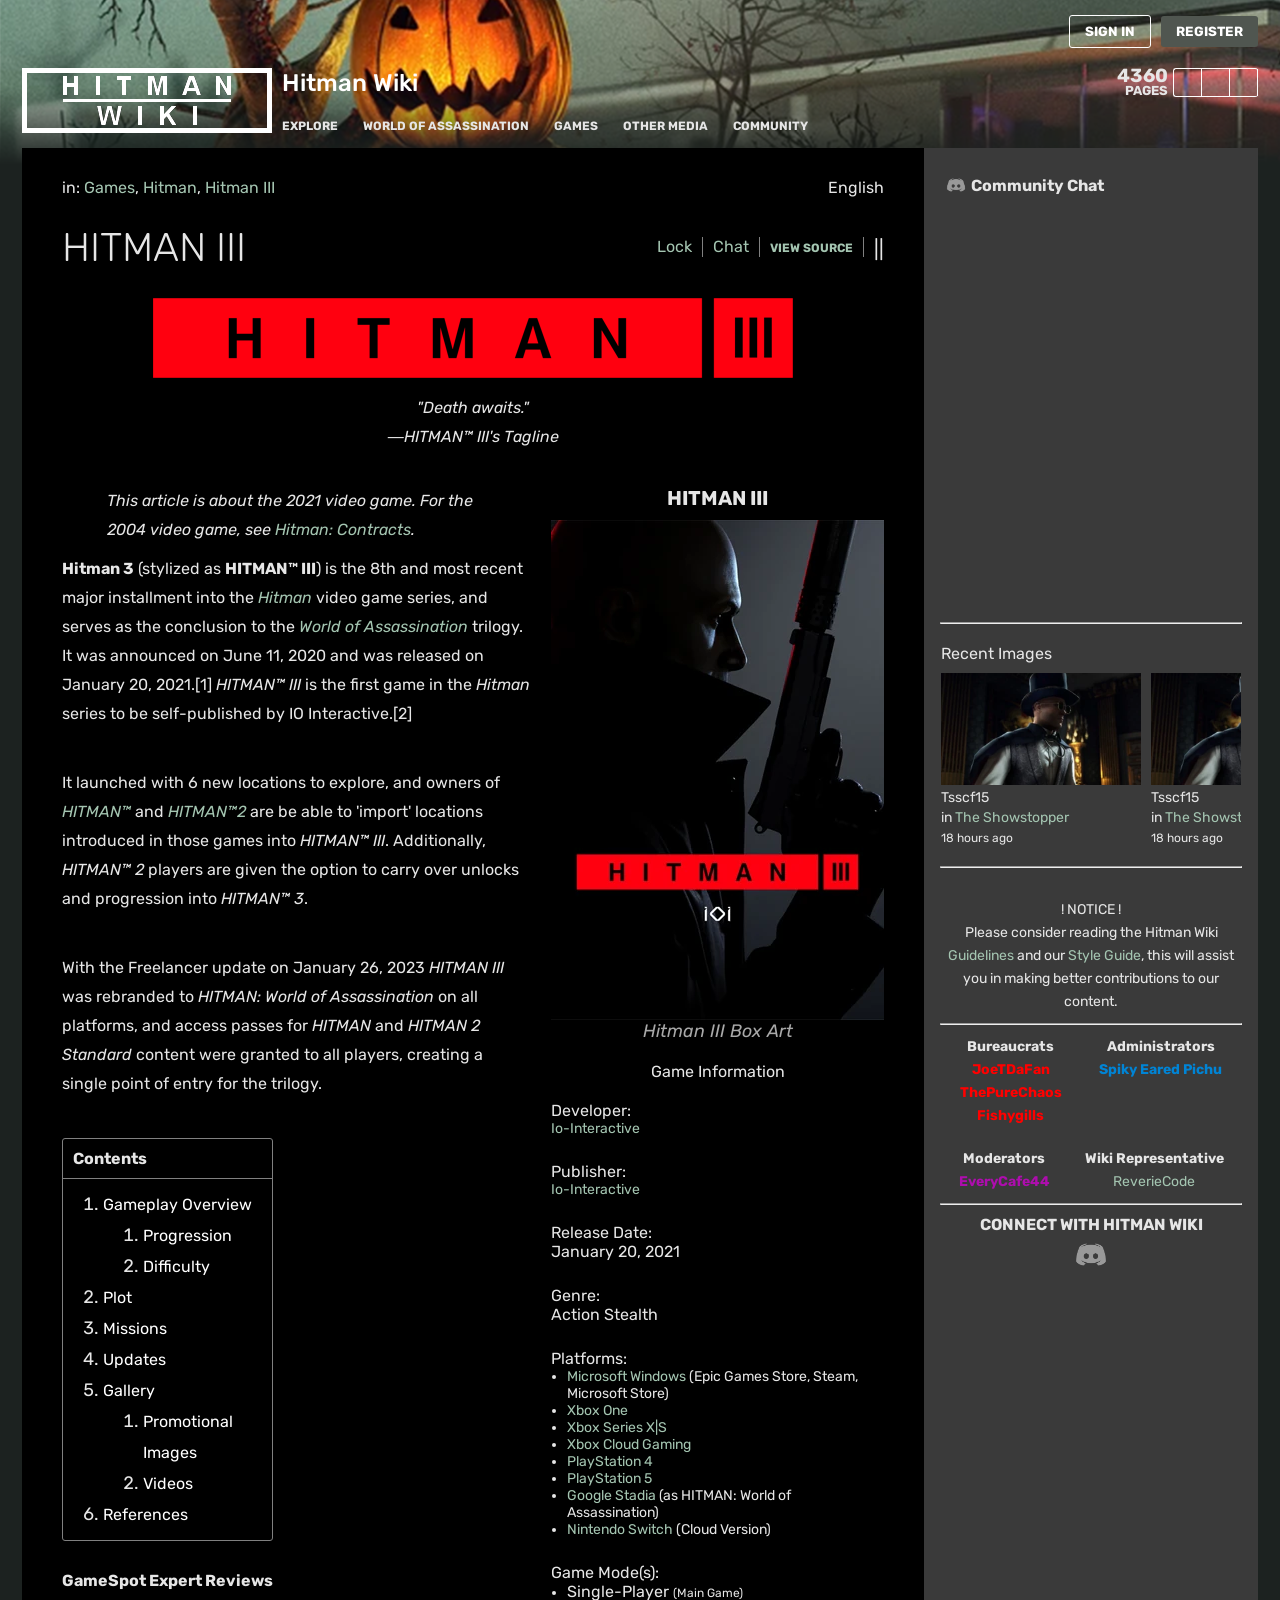
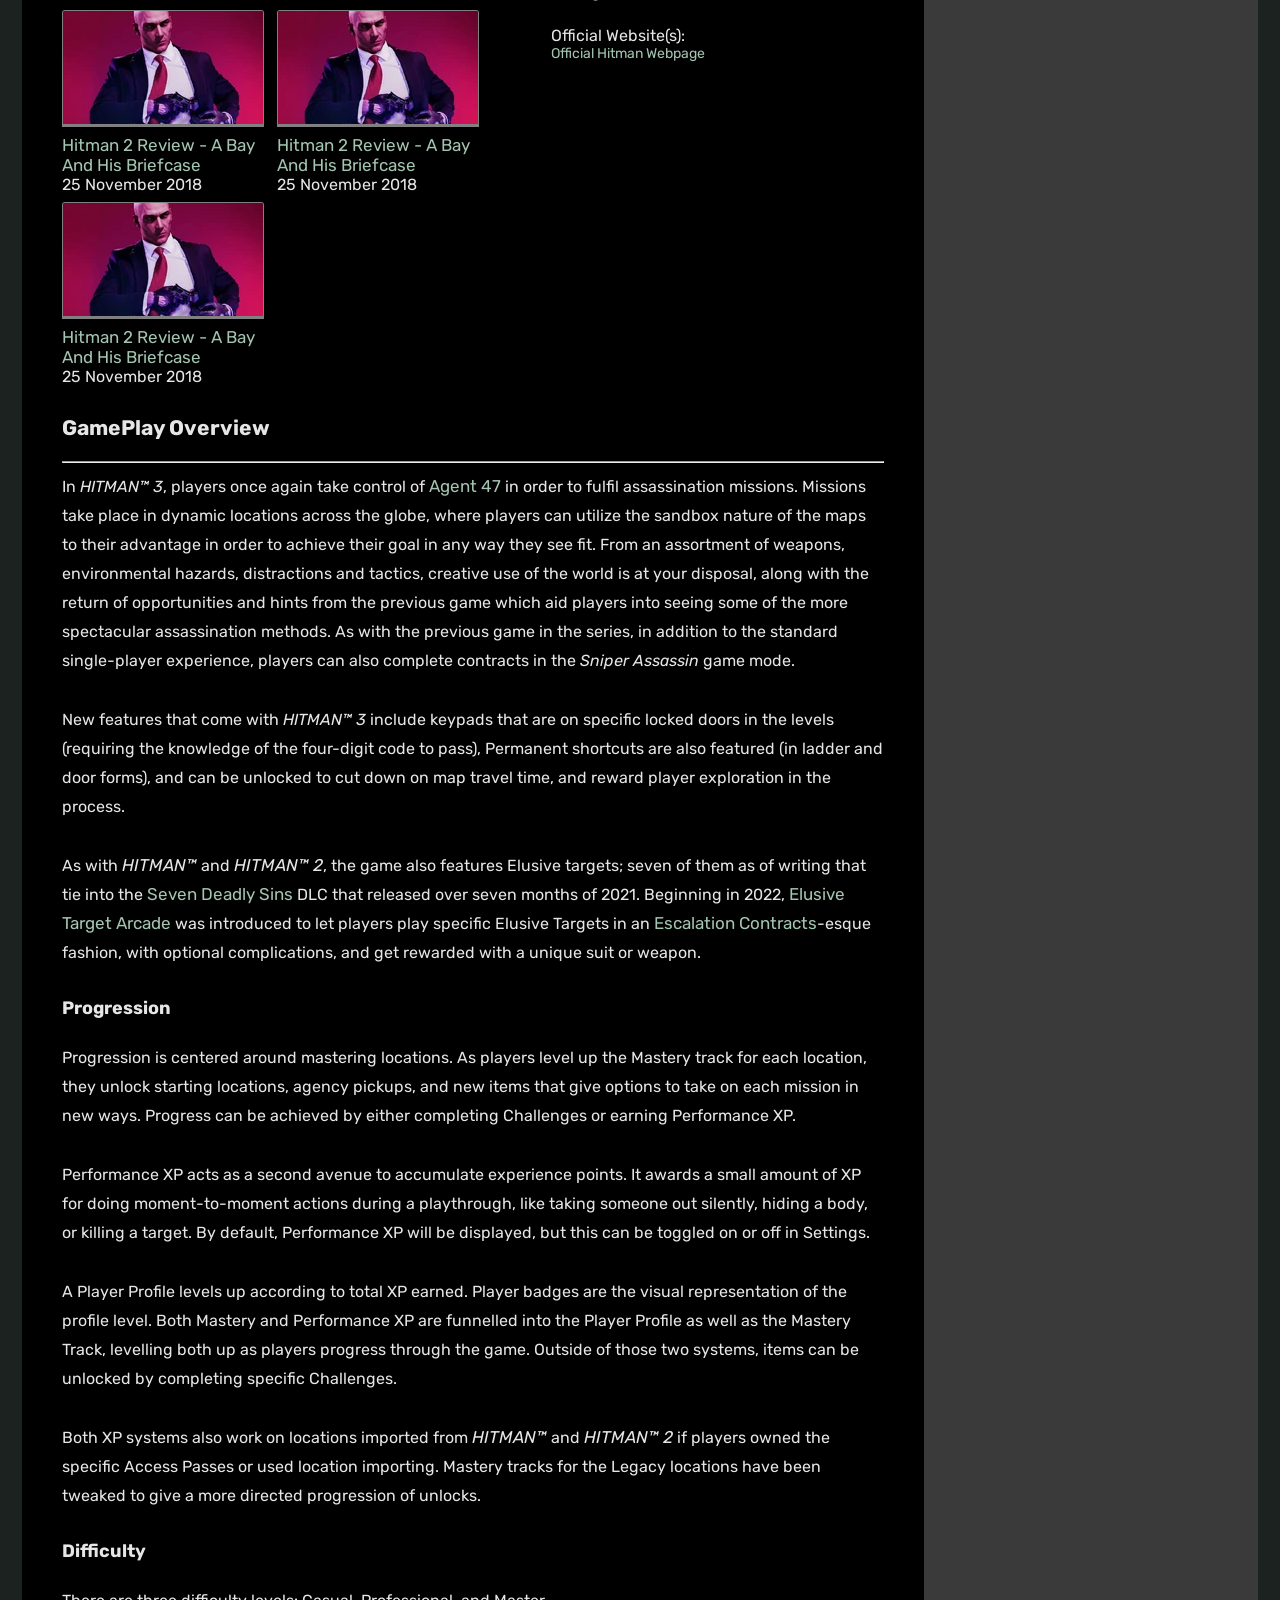
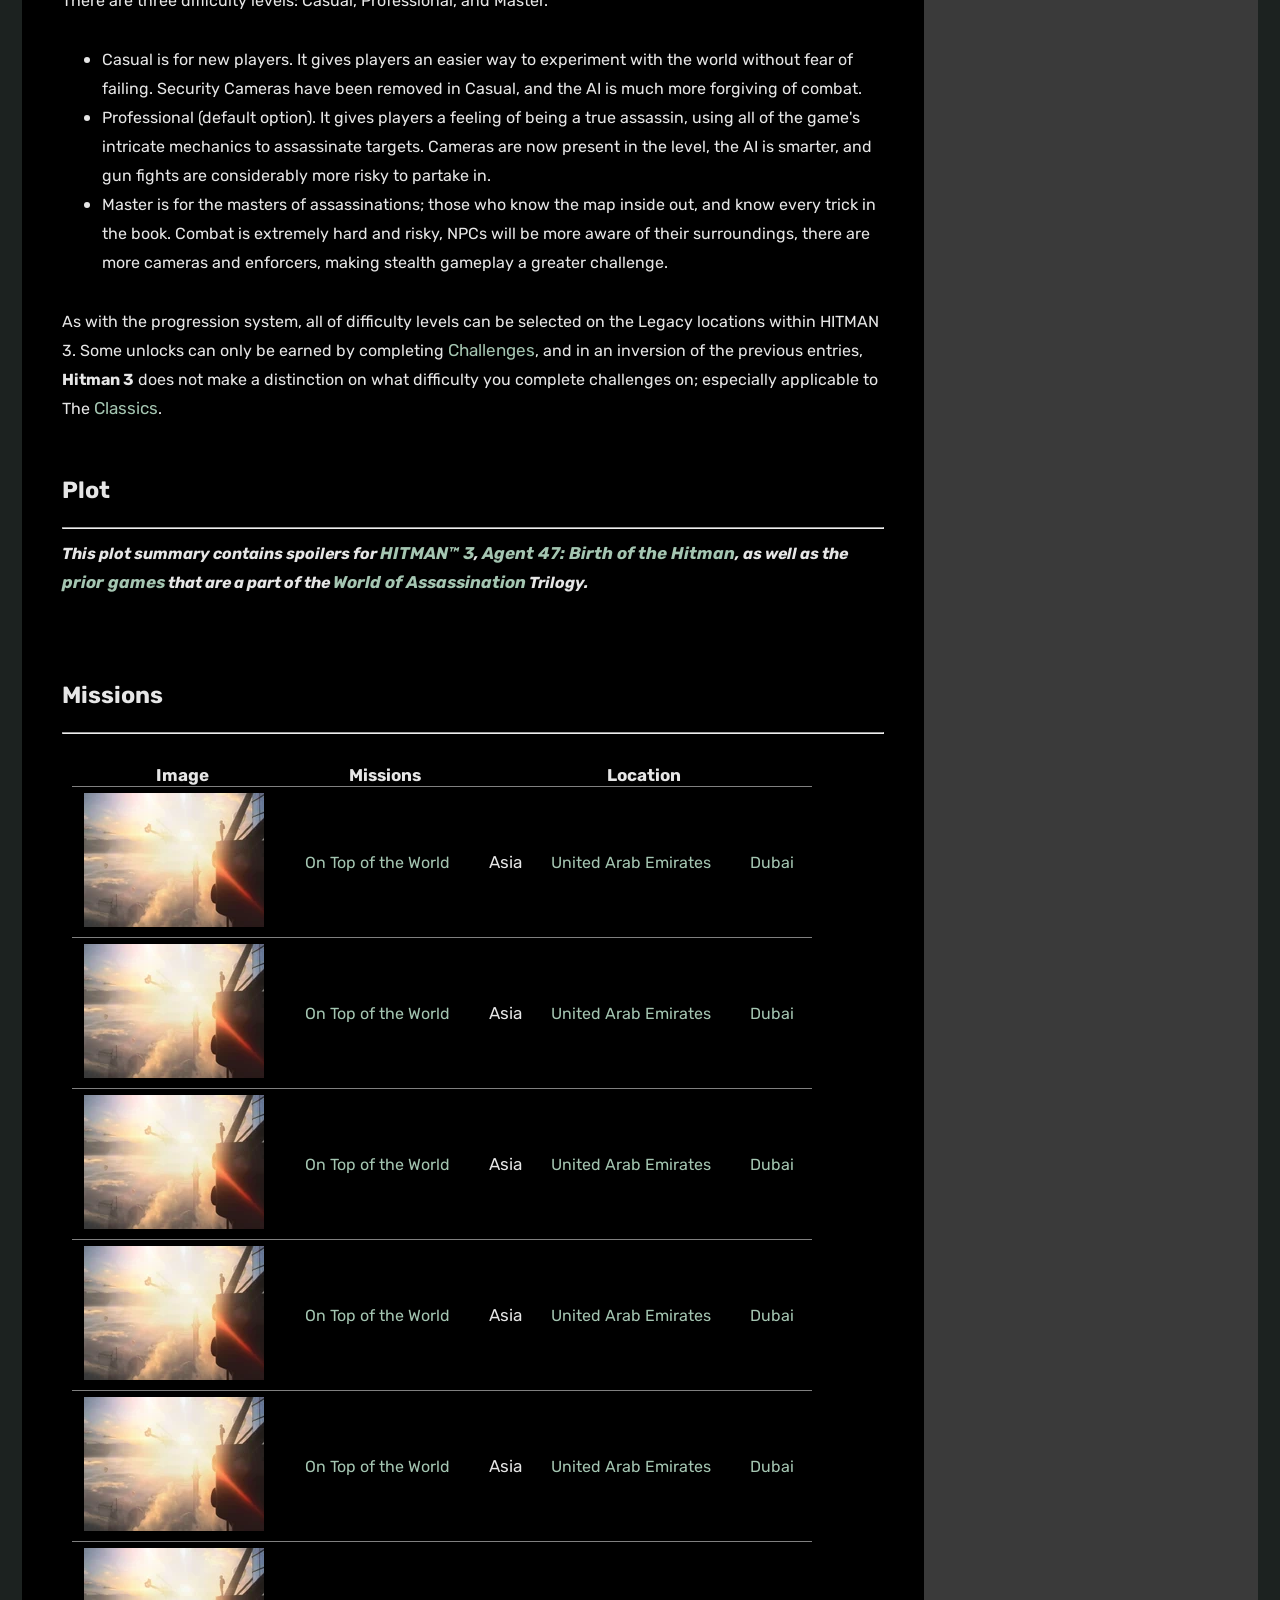
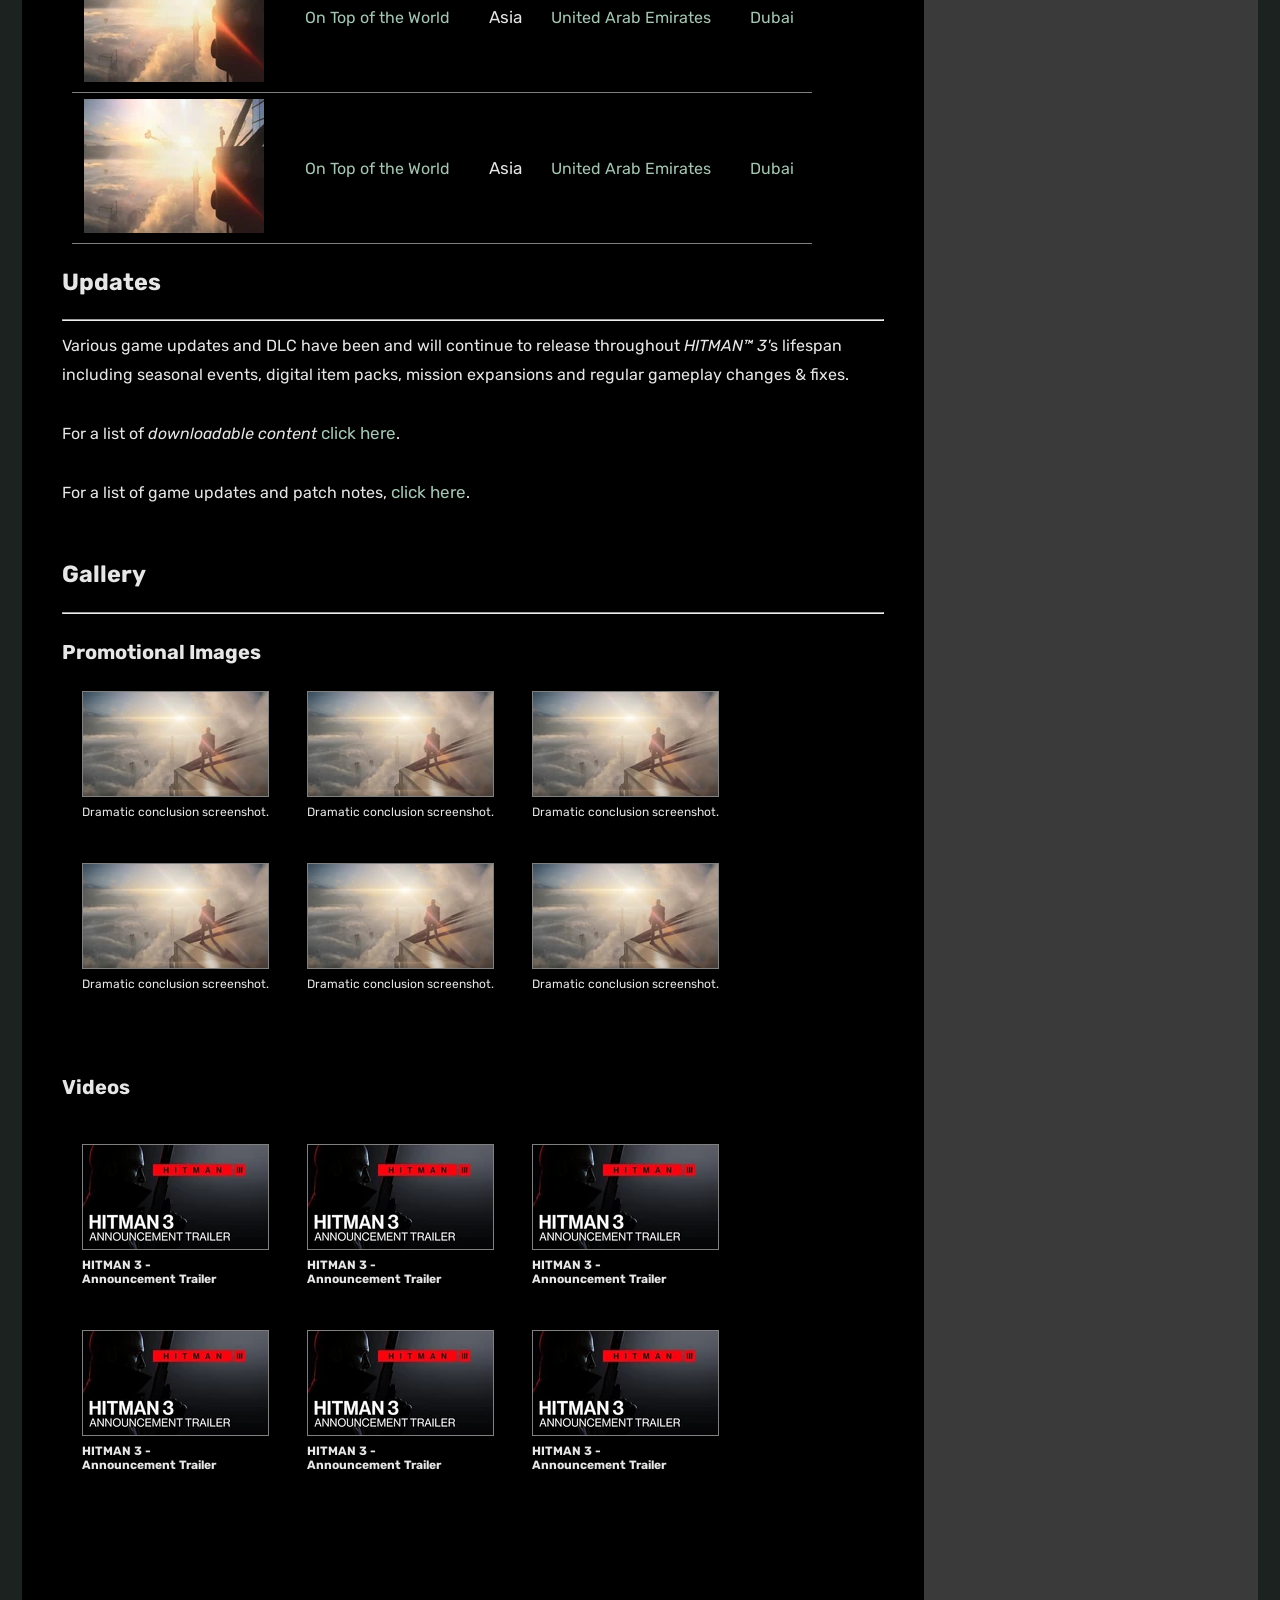
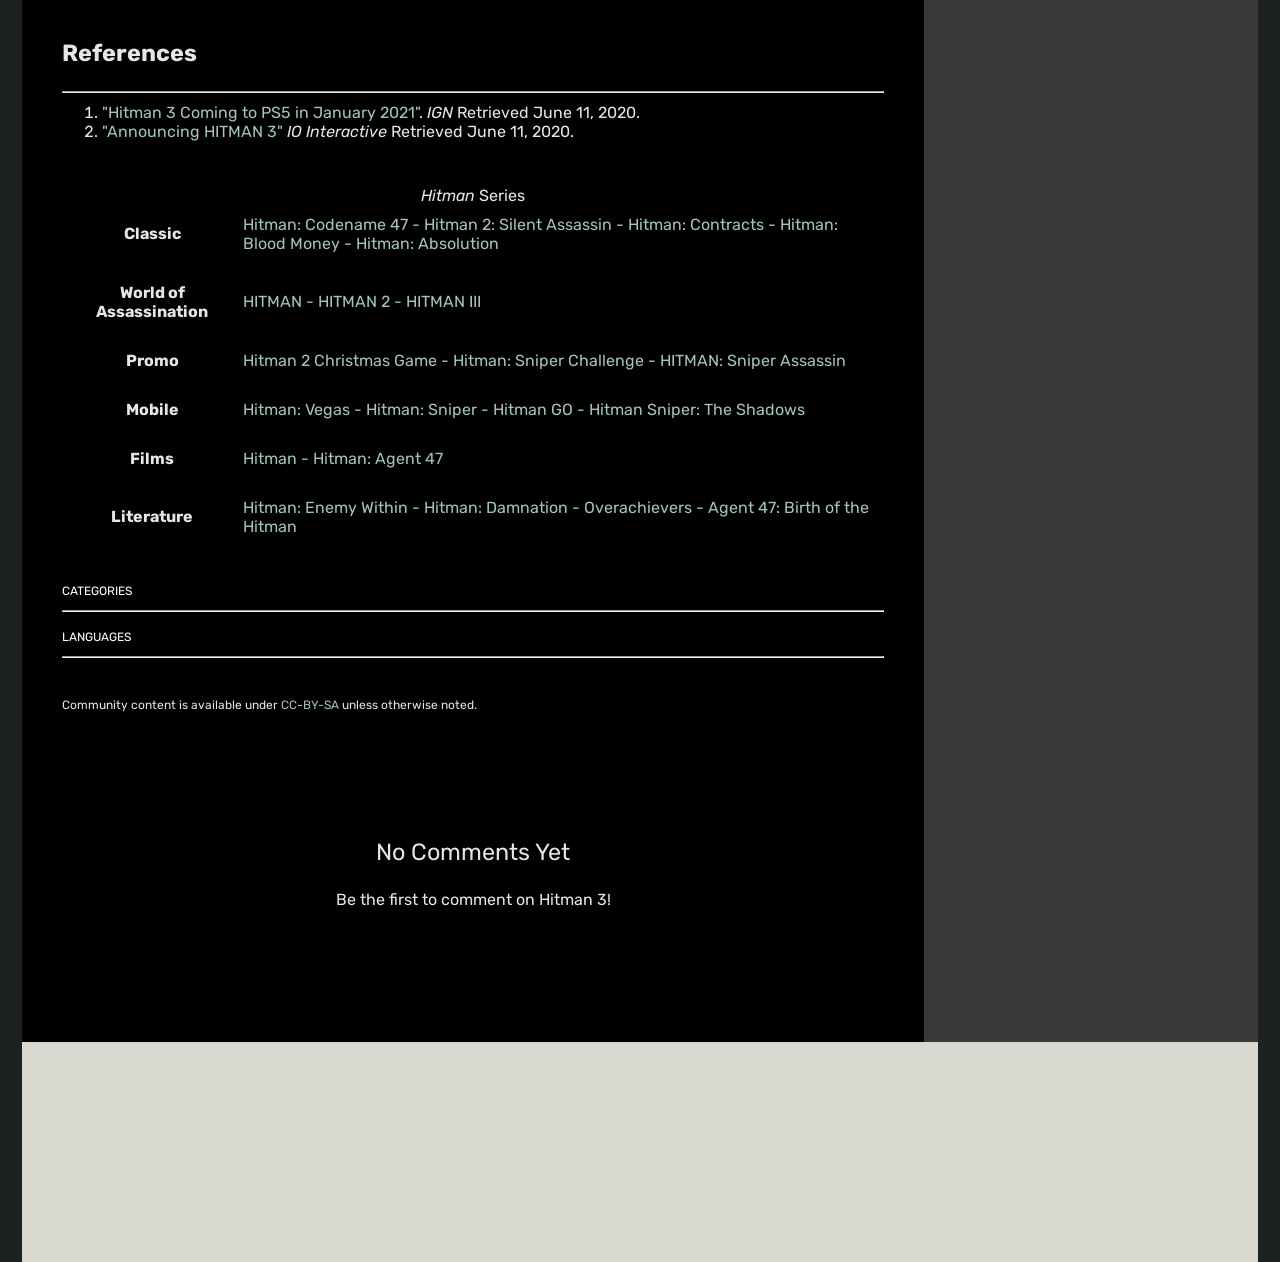
==== semestrovka/static/index.html @ 543b4c47 "init commit / main page, mission page, halfly done admin panel" ====
<!DOCTYPE html>
<html lang="en">
<head>
    <meta charset="UTF-8">
    <title>HITMAN III Wiki</title>
    <link rel="preconnect" href="https://fonts.googleapis.com">
    <link rel="preconnect" href="https://fonts.gstatic.com" crossorigin>
    <link href="https://fonts.googleapis.com/css2?family=Rubik:ital,wght@0,300;0,400;0,500;0,600;0,700;0,800;0,900;1,300;1,400;1,500;1,600;1,700;1,800;1,900&display=swap" rel="stylesheet">
    <link rel="stylesheet" href="./styles/main.css">
</head>
<body>
    <div class="root">
        <div class="header" >
            <div class="header--top">
                <div class="header--top--buttons">
                    <button onclick="location.href = '/login.html'" class="sign_in">SIGN IN</button>
                    <button onclick="location.href = '/registration.html'" class="register">REGISTER</button>
                </div>
            </div>
            <div class="header--bottom d-flex flex-row">
                <img src="./assets/hitman_whitelogo.webp"  alt="hitman_wiki"/>
                <div class="header--bottom--hyperlinks d-flex flex-column">
                    <div class="header--bottom--hyperlinks--top d-flex flex-row">
                        <a href="#" class="header--bottom--hyperlinks--top--self"
                        style="font-size: 24px; font-weight: 500; margin-left: 10px;">Hitman Wiki</a>
                        <div class="header--bottom--hyperlinks--top--buttons d-flex flex-row">
                            <div class="header--bottom--hyperlinks--top--buttons--page-counter d-flex flex-column"
                            style="line-height: 13px; margin-right: 5px; align-items: end;">
                                <span class="page-counter__value" style="font-size: 19px; line-height: 16px; font-weight: bold;">4360</span>
                                <span class="page-counter__label" style="font-size: 13px; margin-bottom: 0; font-weight: bold;">PAGES</span>

                            </div>
                            <div class="header--bottom-hyperlinks--top--buttons--cells d-flex flex-row">
                                <div class="hyperlinks--cells--cell"></div>
                                <div class="hyperlinks--cells--cell"></div>
                                <div class="hyperlinks--cells--cell"></div>
                            </div>
                        </div>
                    </div>
                    <div class="header--bottom--hyperlinks--bottom d-flex flex-row">
                        <div class="hyperlinks--explore">EXPLORE</div>
                        <div class="hyperlinks--wOfA">WORLD OF ASSASSINATION</div>
                        <div class="hyperlinks--games">GAMES</div>
                        <div class="hyperlinks--other">OTHER MEDIA</div>
                        <div class="hyperlinks--community">COMMUNITY</div>
                    </div>
                </div>
            </div>
        </div>
        <div class="content" style="margin-top: 15px">
            <div class="content-master d-flex flex-row">
                <div class="content-left d-flex flex-column" style="padding: 30px 40px 30px 40px">
                    <div class="main">
                        <div class="main--first-line d-flex flex-row">
                            <div class="main--first-line--left d-flex flex-row">
                                <p>
                                    in: 
                                    <a href="#" class="a-green">Games</a>,
                                    <a href="#" class="a-green">Hitman</a>, 
                                    <a href="#" class="a-green">Hitman III</a>
                                </p>
                            </div>
                            <div class="main--first-line--right">
                                <div class="main--first-line--right--lang">
                                    <p>English</p>
                                </div>
                            </div>
                        </div>
                        <div class="main--header">
                            <div class="main--header--top d-flex flex-row">
                                <h1>HITMAN III</h1>
                                <div class="main--header--top--hyperlinks d-flex flex-row">
                                    <div class="main--header--top--hyperlink"><p><a class="a-green">Lock</a></p></div>
                                    <div class="main--header--top--hyperlink"><p><a class="a-green">Chat</a></p></div>
                                    <div class="main--header--top--hyperlink"><p><a class="a-green" style="font-size: 12px; font-weight: bold;">VIEW SOURCE</a></p></div>
                                    <div class="main--header--top--dots">||</div>
                                </div>
                            </div>
                            <div class="main--header--bottom d-flex flex-column" style="align-items: center;">
                                <img src="./assets/hitman_logo.webp" alt="hitman_logo" style="width: fit-content"/>
                                <div class="main--header--bottom--hint d-flex flex-column"
                                     style="align-items: center; margin-top: 20px; font-style: italic">
                                    <p class="main--header--bottom--hint--top" style="margin-bottom: 10px">"Death awaits."</p>
                                    <p class="main--header--bottom--hint--bottom">―HITMAN™ III's Tagline</p>
                                </div>
                            </div>
                        </div>
                        <div class="main--info d-flex flex-row" style="margin-top: 40px">
                            <div class="main--info--left">
                                <div class="main--info--left--top paragraph"
                                     style="margin-left: 45px; margin-right: 45px; margin-bottom: 10px; box-sizing: border-box; font-size: 20px; font-style: italic;">
                                    <p>This article is about the 2021 video game. For the 2004 video game, see <span><a href="#" class="a-green">Hitman: Contracts</a></span>.</p>
                                </div>
                                <div class="main--info--left--top--paragraphs">
                                    <div class="main--info--left--paragraph">
                                        <span style="font-weight: bold; font-style: normal">Hitman 3</span>
                                        (stylized as <span style="font-weight: bold; font-style: normal">HITMAN™ III</span>) is the
                                        8th and most recent major installment into
                                        the <span><a href="#" class="a-green">Hitman</a></span> video game series, and serves as
                                        the conclusion to the <span><a href="#" class="a-green">World of Assassination</a></span>
                                        trilogy. It was announced on June 11, 2020
                                        and was released on January 20, 2021.[1] <span>HITMAN™
                                III</span> is the first game in the <span>Hitman</span> series to be
                                        self-published by IO Interactive.[2]
                                    </div>
                                    <div class="main--info--left--paragraph">
                                        It launched with 6 new locations to
                                        explore, and owners of <span><a href="#" class="a-green">HITMAN™</a></span>
                                        and <span><a href="#" class="a-green">HITMAN™2</a></span>
                                        are be able to 'import' locations
                                        introduced in those games into <span>HITMAN™ III</span>.
                                        Additionally, <span>HITMAN™ 2</span> players are given
                                        the option to carry over unlocks and progression into <span>HITMAN™ 3</span>.
                                    </div>
                                    <div class="main--info--left--paragraph">
                                        With the Freelancer update on January 26,
                                        2023 <span>HITMAN III</span> was rebranded to <span>HITMAN: World of Assassination</span>
                                        on all platforms,
                                        and access passes for <span>HITMAN</span> and <span>HITMAN 2 Standard</span>
                                        content were granted to all players,
                                        creating a single point of entry for the trilogy.
                                    </div>
                                </div>
                                <div class="main--info--left--list">
                                    <div class="main--info--left--list--header">
                                        <p>Contents</p>
                                    </div>
                                    <div class="main--info--left--list--content">
                                        <ol>
                                            <li><a href="#">Gameplay Overview</a>
                                                <ol>
                                                    <li><a href="#">Progression</a></li>
                                                    <li><a href="#">Difficulty</a></li>
                                                </ol>
                                            </li>
                                            <li><a href="#">Plot</a></li>
                                            <li><a href="#">Missions</a></li>
                                            <li><a href="#">Updates</a></li>
                                            <li><a href="#">Gallery</a>
                                                <ol>
                                                    <li><a href="#">Promotional Images</a></li>
                                                    <li><a href="#">Videos</a></li>
                                                </ol>
                                            </li>
                                            <li><a href="#">References</a></li>
                                        </ol>
                                    </div>
                                </div>
                                <div class="main--info--left--gamespot">
                                    <p style="font-weight: bold; margin-bottom: 20px;">GameSpot Expert Reviews</p>
                                    <div class="main--info--left--gamesport--cards">
                                        <div class="gamespot--card">
                                            <img src="./assets/hitman_card_first.webp" alt="Picture" />
                                            <p class="gamespot--card--title">
                                                <a class="a-green">Hitman 2 Review - A Bay And His Briefcase</a>
                                            </p>
                                            <p class="gamespot--card--date">25 November 2018</p>
                                        </div>
                                        <div class="gamespot--card">
                                            <img src="./assets/hitman_card_first.webp" alt="Picture" />
                                            <p class="gamespot--card--title">
                                                <a class="a-green">Hitman 2 Review - A Bay And His Briefcase</a>
                                            </p>
                                            <p class="gamespot--card--date">25 November 2018</p>
                                        </div>
                                        <div class="gamespot--card">
                                            <img src="./assets/hitman_card_first.webp" alt="Picture" />
                                            <p class="gamespot--card--title">
                                                <a class="a-green">Hitman 2 Review - A Bay And His Briefcase</a>
                                            </p>
                                            <p class="gamespot--card--date">25 November 2018</p>
                                        </div>
                                    </div>
                                </div>
                            </div>
                            <div class="main--info--right d-flex flex-column" style="align-items: center;">
                                <div class="main--info--right--top" style="font-weight: bold; margin-bottom: 10px;">
                                    HITMAN III
                                </div>
                                <img src="./assets/hitman_main_pic.webp">
                                <p style="color: darkgrey; font-style: italic; font-size: 18px; margin-bottom: 20px;">Hitman III Box Art</p>
                                <p style="margin-bottom: 20px">Game Information</p>
                                <div class="main--info--right--game-info">
                                    <div>
                                        <p>Developer:</p>
                                        <a class="a-green">Io-Interactive</a>
                                    </div>
                                    <div>
                                        <p>Publisher:</p>
                                        <a class="a-green">Io-Interactive</a>
                                    </div>
                                    <div>
                                        <p>Release Date:</p>
                                        <p>January 20, 2021</p>
                                    </div>
                                    <div>
                                        <p>Genre:</p>
                                        <p>Action Stealth</p>
                                    </div>
                                    <div>
                                        <p>Platforms:</p>
                                        <ul>
                                            <li><a>Microsoft Windows</a> (Epic Games Store, Steam, Microsoft Store)</span></li>
                                            <li><a>Xbox One</a></li>
                                            <li><a>Xbox Series X|S</a></li>
                                            <li><a>Xbox Cloud Gaming</a></li>
                                            <li><a>PlayStation 4</a></li>
                                            <li><a>PlayStation 5</a></li>
                                            <li><a>Google Stadia</a><span> (as HITMAN: World of Assassination)</span></li>
                                            <li><a>Nintendo Switch</a><span> (Cloud Version)</span></li>
                                        </ul>
                                    </div>
                                    <div>
                                        <p>Game Mode(s):</p>
                                        <ul><li><p>Single-Player <span style="font-size: 12px;">(Main Game)</span></p></li></ul>
                                    </div>
                                    <div>
                                        <p>Official Website(s):</p>
                                        <a class="a-green">Official Hitman Webpage</a>
                                    </div>
                                </div>
                            </div>
                        </div>
                    </div>
                    <div class="overview">
                        <h3>GamePlay Overview</h3>
                        <hr>
                        <p class="paragraph">In <i>HITMAN™ 3</i>, players once again take control of
                            <a class="a-green">Agent 47</a> in order to fulfil assassination missions. Missions take place in
                            dynamic locations across the globe, where players can utilize the sandbox
                            nature of the maps to their advantage in order to achieve their goal in any
                            way they see fit. From an assortment of weapons, environmental hazards,
                            distractions and tactics, creative use of the world is at your disposal,
                            along with the return of opportunities and hints from the previous game
                            which aid players into seeing some of the more spectacular assassination
                            methods. As with the previous game in the series, in addition to the standard
                            single-player experience, players can also complete contracts in the <i>Sniper Assassin</i> game mode.</p>
                        <p class="paragraph">New features that come with <i>HITMAN™ 3</i> include
                            keypads that are on specific locked doors in the levels (requiring the
                            knowledge of the four-digit code to pass), Permanent shortcuts are also
                            featured (in ladder and door forms), and can be unlocked to cut down on
                            map travel time, and reward player exploration in the process.</p>
                        <p class="paragraph">As with <a href="#"><i>HITMAN™</i></a> and
                            <a href="#"><i>HITMAN™ 2</i></a>, the game also
                            features Elusive targets; seven of them as of writing that tie into the
                            <a class="a-green">Seven Deadly Sins</a> DLC that released over seven months of 2021. Beginning
                            in 2022, <a class="a-green">Elusive Target Arcade</a> was introduced to let players play specific
                            Elusive Targets in an <a class="a-green">Escalation Contracts</a>-esque fashion, with optional
                            complications, and get rewarded with a unique suit or weapon.</p>
                        <h4>Progression</h4>
                        <p class="paragraph">Progression is centered around mastering locations.
                            As players level up the Mastery track for each location, they unlock starting
                            locations, agency pickups, and new items that give options to take on each
                            mission in new ways. Progress can be achieved by either completing Challenges
                            or earning Performance XP.</p>
                        <p class="paragraph">Performance XP acts as a second avenue to accumulate
                            experience points. It awards a small amount of XP for doing moment-to-moment
                            actions during a playthrough, like taking someone out silently, hiding a body,
                            or killing a target. By default, Performance XP will be displayed, but this
                            can be toggled on or off in Settings.</p>
                        <p class="paragraph">A Player Profile levels up according to total XP earned.
                            Player badges are the visual representation of the profile level. Both Mastery and
                            Performance XP are funnelled into the Player Profile as well as the Mastery Track,
                            levelling both up as players progress through the game. Outside of those two systems,
                            items can be unlocked by completing specific Challenges.</p>
                        <p class="paragraph">Both XP systems also work on locations imported from <a class="a-green"><i>HITMAN™</i></a>
                            and <a class="a-green"><i>HITMAN™ 2</i></a> if players owned the specific Access Passes or used location importing.
                            Mastery tracks for the Legacy locations have been tweaked to give a more directed
                            progression of unlocks.</p>
                        <h4>Difficulty</h4>
                        <p class="paragraph">There are three difficulty levels: Casual, Professional, and Master.</p>
                        <ul>
                            <li><p class="paragraph" style="margin: 0">Casual is for new players. It gives players an easier way to
                                experiment with the world without fear of failing. Security
                                Cameras have been removed in Casual, and the AI is much more
                                forgiving of combat.</p></li>
                            <li><p class="paragraph" style="margin: 0">Professional (default option). It gives players a feeling
                                of being a true assassin, using all of the game's intricate
                                mechanics to assassinate targets. Cameras are now present in
                                the level, the AI is smarter, and gun fights are considerably
                                more risky to partake in.</p></li>
                            <li><p class="paragraph">Master is for the masters of assassinations; those who know
                                the map inside out, and know every trick in the book. Combat
                                is extremely hard and risky, NPCs will be more aware of their
                                surroundings, there are more cameras and enforcers, making
                                stealth gameplay a greater challenge.</p></li>
                        </ul>
                        <p class="paragraph">As with the progression system, all of difficulty
                            levels can be selected on the Legacy locations within HITMAN 3. Some unlocks
                            can only be earned by completing <a href="#" class="a-green">Challenges</a>, and in an inversion of the
                            previous entries, <b>Hitman 3</b> does not make a distinction on what difficulty
                            you complete challenges on; especially applicable to The <a href="#" class="a-green">Classics</a>.</p>
                    </div>
                    <div class="plot" style="margin-bottom: 30px;">
                        <h3 style="font-weight: bold;">Plot</h3>
                        <hr>
                        <p class="paragraph" style="font-weight: bold"><i>This plot summary contains spoilers for <a href="#" class="a-green">HITMAN™ 3</a>,
                            <a href="#" class="a-green">Agent 47: Birth of the Hitman</a>, as well as the <a href="#" class="a-green">prior games</a> that are a part of
                            the <a href="#" class="a-green">World of Assassination</a> Trilogy.</i></p>
                    </div>
                    <div class="missions">
                        <h3 style="font-weight: bold;">Missions</h3>
                        <hr style="margin-bottom: 30px;">
                        <table class="missions--table" style="margin-left: 10px; margin-right: 100px;">
                            <thead style="border-bottom: 1px solid grey;">
                            <tr>
                                <th colspan="1">Image</th>
                                <th colspan="1">Missions</th>
                                <th colspan="3">Location</th>
                            </tr>
                            </thead>
                            <tbody>
                            <tr>
                                <td><img src="./assets/dubai.webp"></td>
                                <td><a href="Mission/MissionPage/1" class="a-green">On Top of the World</a></td>
                                <td>Asia</td>
                                <td><a href="#" class="a-green">United Arab Emirates</a></td>
                                <td><a href="#" class="a-green">Dubai</a></td>
                            </tr>
                            <tr>
                                <td><img src="./assets/dubai.webp"></td>
                                <td><a href="#" class="a-green">On Top of the World</a></td>
                                <td>Asia</td>
                                <td><a href="#" class="a-green">United Arab Emirates</a></td>
                                <td><a href="#" class="a-green">Dubai</a></td>
                            </tr>
                            <tr>
                                <td><img src="./assets/dubai.webp"></td>
                                <td><a href="#" class="a-green">On Top of the World</a></td>
                                <td>Asia</td>
                                <td><a href="#" class="a-green">United Arab Emirates</a></td>
                                <td><a href="#" class="a-green">Dubai</a></td>
                            </tr>
                            <tr>
                                <td><img src="./assets/dubai.webp"></td>
                                <td><a href="#" class="a-green">On Top of the World</a></td>
                                <td>Asia</td>
                                <td><a href="#" class="a-green">United Arab Emirates</a></td>
                                <td><a href="#" class="a-green">Dubai</a></td>
                            </tr>
                            <tr>
                                <td><img src="./assets/dubai.webp"></td>
                                <td><a href="#" class="a-green">On Top of the World</a></td>
                                <td>Asia</td>
                                <td><a href="#" class="a-green">United Arab Emirates</a></td>
                                <td><a href="#" class="a-green">Dubai</a></td>
                            </tr>
                            <tr>
                                <td><img src="./assets/dubai.webp"></td>
                                <td><a href="#" class="a-green">On Top of the World</a></td>
                                <td>Asia</td>
                                <td><a href="#" class="a-green">United Arab Emirates</a></td>
                                <td><a href="#" class="a-green">Dubai</a></td>
                            </tr>
                            <tr>
                                <td><img src="./assets/dubai.webp"></td>
                                <td><a href="#" class="a-green">On Top of the World</a></td>
                                <td>Asia</td>
                                <td><a href="#" class="a-green">United Arab Emirates</a></td>
                                <td><a href="#" class="a-green">Dubai</a></td>
                            </tr>
                            </tbody>
                        </table>
                    </div>
                    <div class="updates">
                        <h3>Updates</h3>
                        <hr>
                        <p class="paragraph">Various game updates and DLC have been and
                            will continue to release throughout <i>HITMAN™ 3'</i>s lifespan
                            including seasonal events, digital item packs, mission
                            expansions and regular gameplay changes & fixes.</p>
                        <p class="paragraph">For a list of <i>downloadable content</i> <a class="a-green">click here</a>.</p>
                        <p class="paragraph">For a list of game updates and patch notes, <a class="a-green">click here</a>.</p>
                    </div>
                    <div class="gallery">
                        <h3>Gallery</h3>
                        <hr>
                        <h4>Promotional Images</h4>
                        <div class="gallery--promotional"
                             style="width: 90%; display: flex; flex-wrap: wrap; margin-left: 20px; margin-bottom: 40px;">
                            <div class="screenshot--card">
                                <img src="./assets/screenshot_1.webp" alt="Picture" />
                                <p>Dramatic conclusion screenshot.</p>
                            </div>
                            <div class="screenshot--card">
                                <img src="./assets/screenshot_1.webp" alt="Picture" />
                                <p>Dramatic conclusion screenshot.</p>
                            </div>
                            <div class="screenshot--card">
                                <img src="./assets/screenshot_1.webp" alt="Picture" />
                                <p>Dramatic conclusion screenshot.</p>
                            </div>
                            <div class="screenshot--card">
                                <img src="./assets/screenshot_1.webp" alt="Picture" />
                                <p>Dramatic conclusion screenshot.</p>
                            </div>
                            <div class="screenshot--card">
                                <img src="./assets/screenshot_1.webp" alt="Picture" />
                                <p>Dramatic conclusion screenshot.</p>
                            </div>
                            <div class="screenshot--card">
                                <img src="./assets/screenshot_1.webp" alt="Picture" />
                                <p>Dramatic conclusion screenshot.</p>
                            </div>
                        </div>
                        <h4 style="margin-bottom: 45px;">Videos</h4>
                        <div class="gallery--videos"
                             style="width: 90%; display: flex; flex-wrap: wrap; margin-left: 20px; margin-bottom: 100px;">
                            <div class="videos--card">
                                <img src="./assets/video_1.webp" alt="Picture" />
                                <p>HITMAN 3 - Announcement Trailer</p>
                            </div>
                            <div class="videos--card">
                                <img src="./assets/video_1.webp" alt="Picture" />
                                <p>HITMAN 3 - Announcement Trailer</p>
                            </div>
                            <div class="videos--card">
                                <img src="./assets/video_1.webp" alt="Picture" />
                                <p>HITMAN 3 - Announcement Trailer</p>
                            </div>
                            <div class="videos--card">
                                <img src="./assets/video_1.webp" alt="Picture" />
                                <p>HITMAN 3 - Announcement Trailer</p>
                            </div>
                            <div class="videos--card">
                                <img src="./assets/video_1.webp" alt="Picture" />
                                <p>HITMAN 3 - Announcement Trailer</p>
                            </div>
                            <div class="videos--card">
                                <img src="./assets/video_1.webp" alt="Picture" />
                                <p>HITMAN 3 - Announcement Trailer</p>
                            </div>
                        </div>
                    </div>
                    <div class="references">
                        <h3>References</h3>
                        <hr>
                        <ol style="margin-bottom: 45px;">
                            <li><a href="#" class="a-green">"Hitman 3 Coming to PS5 in January 2021"</a>. <i>IGN</i> Retrieved June 11, 2020.</li>
                            <li><a href="#" class="a-green">"Announcing HITMAN 3"</a> <i>IO Interactive</i> Retrieved June 11, 2020.</li>
                        </ol>
                        <div class="references--series d-flex flex-column">
                            <p style="margin-bottom: 10px;"><i>Hitman</i> Series</p>
                            <div class="references--series--content">
                                <div class="series--content--line d-flex flex-row">
                                    <p class="series--content--line--left">Classic</p>
                                    <p class="series--content--line--right"><a href="#" class="a-green">Hitman: Codename 47 - Hitman 2: Silent Assassin - Hitman: Contracts - Hitman: Blood Money - Hitman: Absolution</a></p>
                                </div>
                                <div class="series--content--line d-flex flex-row">
                                    <p class="series--content--line--left">World of Assassination</p>
                                    <p class="series--content--line--right"><a href="#" class="a-green">HITMAN - HITMAN 2 - HITMAN III</a></p>
                                </div>
                                <div class="series--content--line d-flex flex-row">
                                    <p class="series--content--line--left">Promo</p>
                                    <p class="series--content--line--right"><a href="#" class="a-green">Hitman 2 Christmas Game - Hitman: Sniper Challenge - HITMAN: Sniper Assassin</a></p>
                                </div>
                                <div class="series--content--line d-flex flex-row">
                                    <p class="series--content--line--left">Mobile</p>
                                    <p class="series--content--line--right"><a href="#" class="a-green">Hitman: Vegas - Hitman: Sniper - Hitman GO - Hitman Sniper: The Shadows</a></p>
                                </div>
                                <div class="series--content--line d-flex flex-row">
                                    <p class="series--content--line--left">Films</p>
                                    <p class="series--content--line--right"><a href="#" class="a-green">Hitman - Hitman: Agent 47</a></p>
                                </div>
                                <div class="series--content--line d-flex flex-row">
                                    <p class="series--content--line--left">Literature</p>
                                    <p class="series--content--line--right"><a href="#" class="a-green">Hitman: Enemy Within - Hitman: Damnation - Overachievers - Agent 47: Birth of the Hitman</a></p>
                                </div>
                            </div>
                        </div>
                    </div>
                    <div class="other" style="margin-top: 10px;">
                        <a href="#" class="other--categories">CATEGORIES</a>
                        <hr>
                        <a href="#" class="other--languages">LANGUAGES</a>
                        <hr style="margin-bottom: 40px;">
                        <p style="font-size: 12px;">Community content is available under
                            <a href="#" class="a-green" style="font-size: 12px;">CC-BY-SA</a> unless otherwise noted.</p>
                        <div class="other--comments">
                            <h3 style="font-weight: normal">No Comments Yet</h3>
                            <p>Be the first to comment on Hitman 3!</p>
                        </div>
                    </div>
                </div>
                <div class="content-right d-flex flex-column">
                    <div class="content-right--discord" style="margin-top: 25px;">
                        <div class="content-right--discord--title d-flex flex-row" style="align-items: center; margin-bottom: 15px;">
                            <img src="./assets/discord_logo_2.png" width="30px" style="align-self: start">
                            <p style="font-size: 16px;"><b>Community Chat</b></p>
                        </div>
                        <div class="content-right--discord-widget d-flex flex-column" style="align-items: center">
                            <iframe src="https://discord.com/widget?id=600313076721647616&theme=dark" width="300"
                                    height="400" allowtransparency="true" frameborder="0" sandbox="allow-popups
                            allow-popups-to-escape-sandbox allow-same-origin allow-scripts"></iframe>
                        </div>
                    </div>
                    <hr>
                    <div class="content-right--images" style="width: 90%">
                        <p style="margin-top: 10px; margin-bottom: 10px;">Recent Images</p>
                        <div class="content-right--images--scroller d-flex flex-row">
                            <div class="scroller--image">
                                <img src="./assets/scroller_1.webp" alt="Picture" />
                                <p class="scroller--image-normal">Tsscf15</p>
                                <p class="scroller--image-normal">in <a class="a-green">The Showstopper</a></p>
                                <p class="scroller--image-small">18 hours ago</p>
                            </div>
                            <div class="scroller--image">
                                <img src="./assets/scroller_1.webp" alt="Picture" />
                                <p class="scroller--image-normal">Tsscf15</p>
                                <p class="scroller--image-normal">in <a class="a-green">The Showstopper</a></p>
                                <p class="scroller--image-small">18 hours ago</p>
                            </div>
                        </div>
                    </div>
                    <hr>
                    <div class="content-right--notice" style="margin-top: 20px;">
                        <p>! NOTICE !</p>
                        <p>Please consider reading the Hitman Wiki
                            <a class="a-green">Guidelines</a> and our <a class="a-green">Style Guide</a>, this will assist you in 
                            making better contributions to our content. </p>
                    </div>
                    <hr>
                    <div class="content-right--notice--staff d-flex flex-column" style="width: 90%;">
                        <div class="content-right--notice--top d-flex flex-row" style="justify-content: space-around; margin-bottom: 20px;">
                            <div class="content-right--notice--bureaucrats d-flex flex-column">
                                <p class="notice--staff--header">Bureaucrats</p>
                                <p><a>JoeTDaFan</a></p>
                                <p><a>ThePureChaos</a></p>
                                <p><a>Fishygills</a></p>
                            </div>
                            <div class="content-right--notice--administrators d-flex flex-column">
                                <p class="notice--staff--header">Administrators</p>
                                <p><a>Spiky Eared Pichu</a></p>
                            </div>
                        </div>
                        <div class="content-right--notice--bottom d-flex flex-row" style="justify-content: space-around">
                            <div class="content-right--notice--moderators d-flex flex-column">
                                <p class="notice--staff--header">Moderators</p>
                                <p><a>EveryCafe44</a></p>
                            </div>
                            <div class="content--right--notice--wikireps d-flex flex-column">
                                <p class="notice--staff--header">Wiki Representative</p>
                                <p><a>ReverieCode</a></p>
                            </div>
                        </div>
                    </div>
                    <hr>
                    <div class="content-right--connect d-flex flex-column" style="align-items: center;">
                        <p style="font-weight: bold;">CONNECT WITH HITMAN WIKI</p>
                        <img src="./assets/discord_logo_2.png" alt="discord" style="width: 50px;"/>
                    </div>
                </div>
            </div>
            <div class="white-box" style="width: 100%; height: 220px; background-color: #d9d9d1;">

            </div>
        </div>
    </div>
</body>
</html>

<script>
    $(document).ready(function() {
        $(".content-right").css("height", $(".content-left").height());
    });
</script>
---- semestrovka/static/styles/main.css ----
* {
    font-family: "Rubik", sans-serif;
    color: #e6e6e6;
}

a {
    font-family: "Rubik", sans-serif;
    font-size: 16px;
    color: white;
}

h1 {
    font-weight: lighter;
}

p {
    font-size: 16px;
    margin: 0;
    padding: 0;
}

ol, ul {
    margin: 0;
}

.a-green {
    color: #a4c5b1;
}

a:link, a:visited {
    text-decoration: none;
}

.d-flex {
    display: flex;
}

.flex-row {
    flex-direction: row;
}

.flex-column {
    flex-direction: column;
}

.m-0 {
    margin: 0;
}



body {
    background-image: url("../assets/background-ps.png");
    background-color: #1c2220;
    background-repeat: no-repeat;
    background-attachment: fixed;
    font-size: 20px;
    color: white;
    margin: 0;
}

.root {
    width: 1236px;
    display: block;
    margin-left: auto;
    margin-right: auto;
}

.header {
    width: 100%;
}

.header--top {
    display: flex;
    justify-content: end;
}

.header--top--buttons {
    margin-top: 15px;
    margin-bottom: 20px;
}

.header--top--buttons > button {
    box-sizing: border-box;
    padding: 8px 15px;
    border-radius: 3px;
    color: white;
    font-weight: bold;
}

.sign_in {
    background: transparent;
    border: 1px solid white;
}

.register {
    background-color: #505650;
    border: none;
    margin-left: 5px;
}


.header--bottom--hyperlinks {
    width: 100%;
    justify-content: space-between;
}

.header--bottom--hyperlinks--top {
    justify-content: space-between;
    align-items: center;
}

.header--bottom-hyperlinks--top--buttons--cells {
    border-top: 1px solid white;
    border-bottom: 1px solid white;
    border-left: 1px solid white;
    border-radius: 3px;
}

.hyperlinks--cells--cell {
    width: 27px;
    height: 27px;
    border-right: 1px solid white;
}

.header--bottom--hyperlinks--bottom {
}

.header--bottom--hyperlinks--bottom > div {
    font-size: 12px;
    font-weight: bold;
    margin: 0 15px 0 10px;
}

.content-master {
    justify-content: space-between;
}

.content-left {
    width: 73%;
    box-sizing: border-box;
    background-color: black;
}

.content-right {
    width: 27%;
    box-sizing: border-box;
    align-items: center;
    background-color: #3a3a3a
}

.main--first-line {
    justify-content: space-between;
}

.main--header--top {
    justify-content: space-between;
}

.main--header--top {
    align-items: center;
}

.main--header--top--hyperlinks {
    height: 20px;
}

.main--header--top--hyperlink {
    border-right: 1px solid grey;
    padding: 0 10px 0 10px;
}

.main--header--top--dots {
    padding-left: 10px;
}

.main--info--left {
    margin-right: 20px;
}

.main--info--left--paragraph {
    font-size: 16px;
    margin-bottom: 40px;
    line-height: 29px;
}

.main--info--left--paragraph > span {
    font-style: italic;
}

.main--info--left--list {
    width: 45%;
    box-sizing: border-box;
    border: 1px solid grey;
    border-radius: 3px;
    font-size: 18px;
}

.main--info--left--list--header {
    padding: 10px 10px 10px 10px;
    font-weight: bold;
    border-bottom: 1px solid grey;
}

.main--info--left--list--content {
    padding: 10px 0 10px 0;
    line-height: 30px;
}

.main--info--right {

}

.main--info--right--game-info {
    width: 100%;
    font-size: 14px;
}

.main--info--right--game-info a {
    font-size: 14px;
    color: #a4c5b1;
}

.main--info--right--game-info ul {
    box-sizing: border-box;
    padding-left: 16px;
}

.main--info--right--game-info > p {
    margin-bottom: 5px;
}

.main--info--right--game-info > div {
    margin-bottom: 25px;
}

.main--info--left--gamespot {
    margin-top: 30px;
}

.main--info--left--gamesport--cards {
    display: flex;
    flex-wrap: wrap;
}

.gamespot--card {
    width: 200px;
    font-size: 12px;
    margin-right: 15px;
    margin-bottom: 8px;
}

.gamespot--card a {
    font-size: 17px;
    margin-bottom: 4px;
}

.gamespot--card img {
    border-radius: 3px 3px 0 0;
    border: 1px solid grey;
    border-bottom: 3px solid grey;
    margin-bottom: 5px;
}

.overview {
    font-size: 18px;
}

.overview a, .plot a, .updates a {
    font-size: 17px;
}

.overview h3 {
    font-weight: bold;
}

.paragraph {
    font-size: 16px;
    line-height: 29px;
    margin-bottom: 30px;
}

.missions {

}

.missions--table {
    width: 90%;
    font-size: 17px;
}

table td {
    padding: 6px 12px;
}

table tr {
    border-bottom: 1px solid grey;
}

tr {

}

table {
    border-collapse: collapse;
}

.screenshot--card {
    width: 200px;
    font-size: 12px;
    margin-right: 25px;
    margin-bottom: 40px;
}

.screenshot--card p {
    font-size: 12px;
    margin-bottom: 4px;
}

.screenshot--card img {
    border: 1px solid grey;
    margin-bottom: 5px;
}

.videos--card {
    width: 200px;
    font-size: 12px;
    margin-right: 25px;
    margin-bottom: 40px;
}

.videos--card p {
    width: 80%;
    font-size: 12px;
    font-weight: bold;
    margin-bottom: 4px;
}

.videos--card img {
    border: 1px solid grey;
    margin-bottom: 5px;
}

.references > ol > li > a, .references > ol > li {
    font-size: 16px;
}

.references--series {
    align-items: center;
}

.series--content--left p {
    font-size: 16px;
    margin-bottom: 40px;
}

.series--content--right p, .series--content--right a {
    font-size: 16px;
    margin-bottom: 40px;
}

.series--content--line {
    align-items: center;
    margin-bottom: 30px;
}

.series--content--line--left {
    width: 22%;
    box-sizing: border-box;
    font-size: 16px;
    font-weight: bold;
    text-align: center;
    padding: 0 20px 0 20px;
}

.series--content--line--right {
    width: 78%;
}

.series--content--line--right a {
    font-size: 16px;
}

.other--categories, .other--languages {
    font-size: 12px;
}

.other--comments {
    display: flex;
    flex-direction: column;
    width: 100%;
    height: 300px;
    align-items: center;
    justify-content: center;
}

.content-right > hr {
    width: 90%;
}

.content-right--images--scroller {
    overflow-x: auto;
}

.scroller--image {
    width: 160px;
    line-height: 20px;
    margin-right: 50px;
    margin-bottom: 8px;
}

.scroller--image-normal, .scroller--image a {
    font-size: 14px;
}

.scroller--image > img {
    width: 200px;
}

.scroller--image-small {
    font-size: 12px;
}

.content-right--notice {
    width: 90%;
    text-align: center;
    line-height: 23px;
}

.content-right--notice p, .content-right--notice a {
    font-size: 14px;
}

.content-right--notice--staff {
    font-weight: bold;
}

.content-right--notice--staff p {
    font-size: 14px;
    line-height: 23px;
}

.content-right--notice--staff a {
    font-size: 14px;
}

.content-right--notice--bureaucrats, .content-right--notice--administrators, .content-right--notice--moderators, .content--right--notice--wikireps {
    text-align: center;
}

.content-right--notice--bureaucrats a {
    color: #FF0000;
}

.content-right--notice--administrators a {
    color: #0084D5;
}

.content-right--notice--moderators a {
    color: #ae0dae;
}

.content--right--notice--wikireps a {
    color: #a4c5b1;
}

.notice--staff--header {
    color: inherit;
}

.content--right--notice--wikireps a {
    font-weight: normal;
}

.mission-paragraph {
    font-size: 16px;
    margin-bottom: 40px;
    line-height: 29px;
}

.mission-paragraph a {
    font-size: 16px;
    color: #a4c5b1;
}

.mission-picture {
    width: 100%;
}

.admin-panel--buttons {
    align-items: center;
    width: fit-content;
    height: 40px;
    justify-content:space-between;
}

.admin-panel--buttons button {
    border: 1px solid #222a2a;
    border-radius: 5px;
}

.admin-panel--buttons > button {
    background-color: #1c2220; 
    height: 100%;
    margin-right: 15px;
}

.admin-panel--form {
    display: flex;
    flex-direction: row;
    height: 100%;
    margin: 0;
    padding: 0;
}

.admin-panel--form button {
    background-color: #1c2220;
    height: 100%;
    padding: 0 10px;
    margin-right: 5px;
}

.admin-panel--form input {
    width: 40px; 
    height: 100%;
    box-sizing: border-box;
    font-size: 20px;
    color: black;
    appearance: none; 
    padding-left: 5px;
    border: none;
}

.addPage--main {
    width: 300px;
    border: 2px solid grey;
    padding: 0 20px 20px 20px;
    margin-top: 100px;
    background-color: #333232;
}

.addPage--main input, .addPage--main button {
    color: black;
}

.addPage--form {
    display: flex; 
    flex-direction: column
}

.addPage--label {
    margin-bottom: 5px;
}

.addPage--input {
    margin-bottom: 25px;
    padding: 6px 9px;
    font-size: 16px;
}

.addPage--textarea {
    max-height: 100px;
    resize: vertical;
    margin-bottom: 25px;
    padding: 6px 9px;
    color: black;
}

.addPage--submit-div {
    width: 100%;
    margin: 10px 0;
    display: flex;
    flex-direction: column;
    align-items: center;
}

.addPage--submit {
    padding: 8px 15px;
    font-size: 16px;
    font-weight: bold;
}
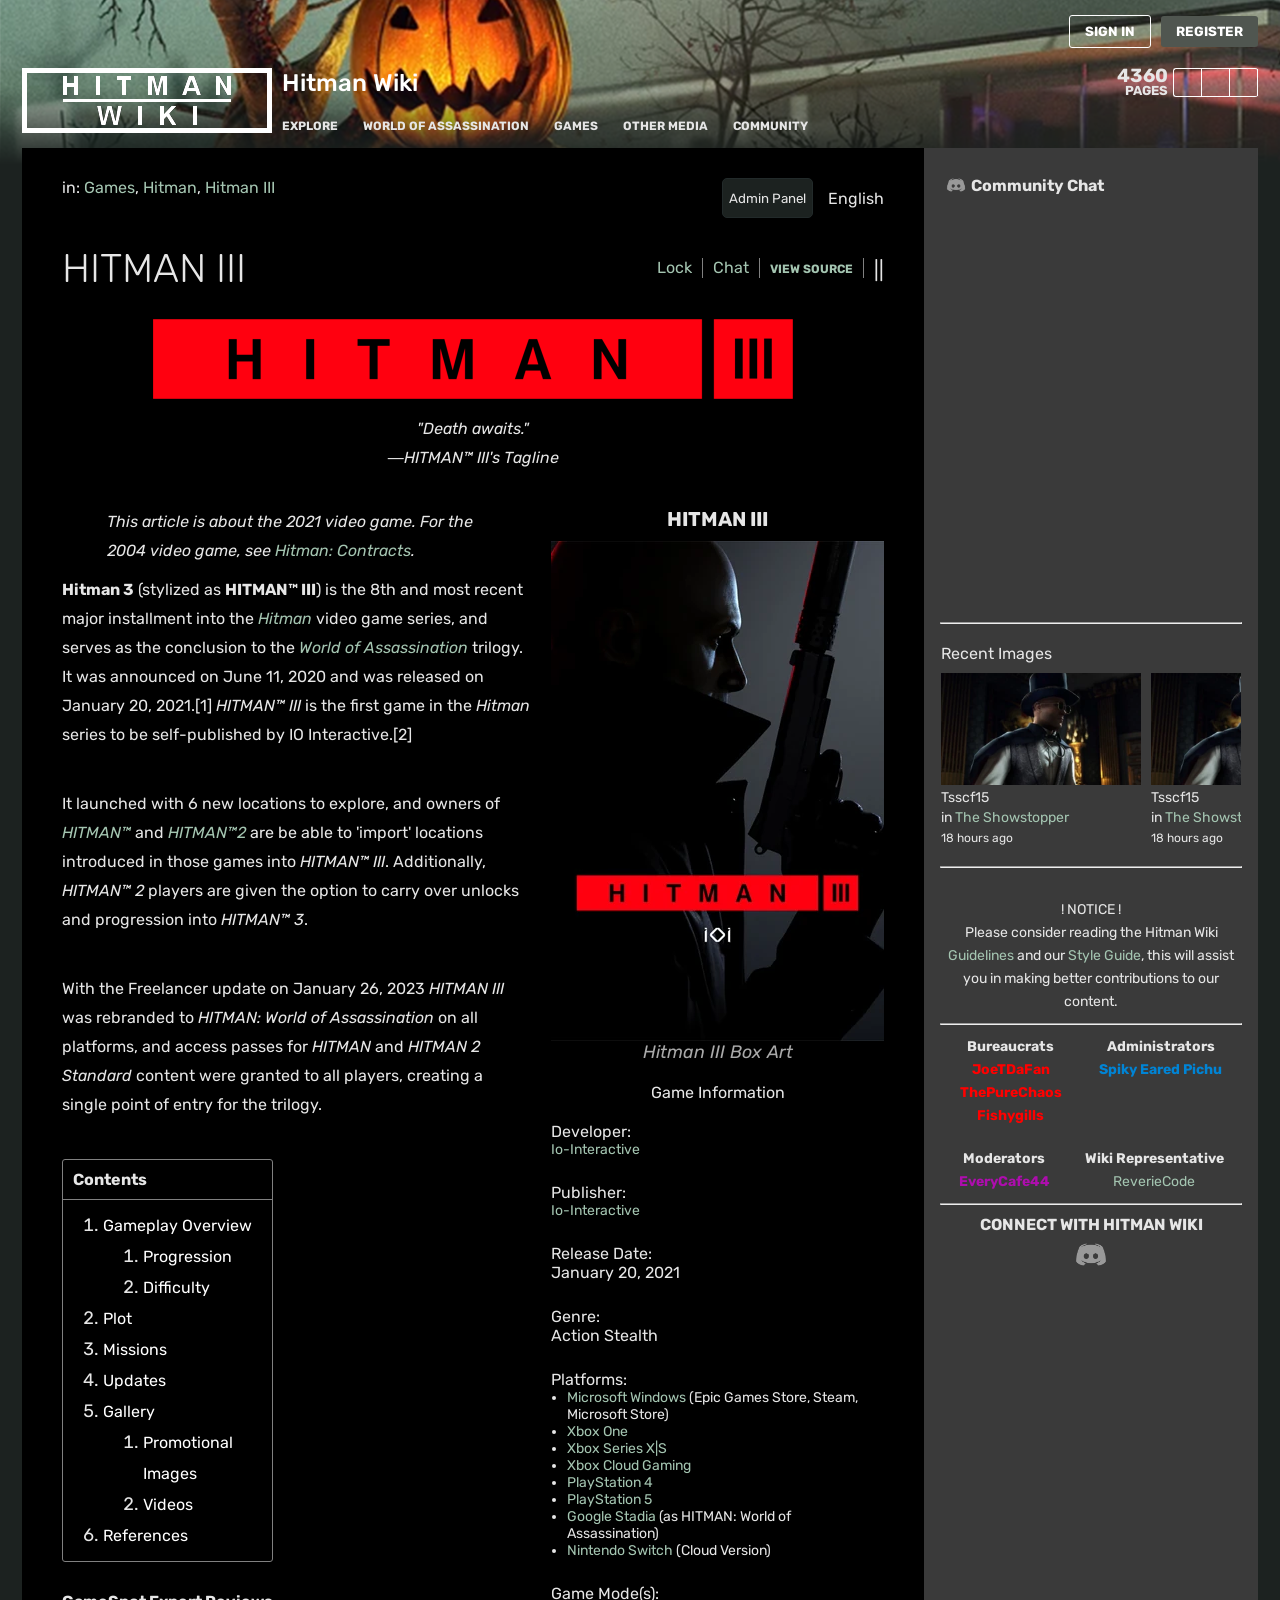
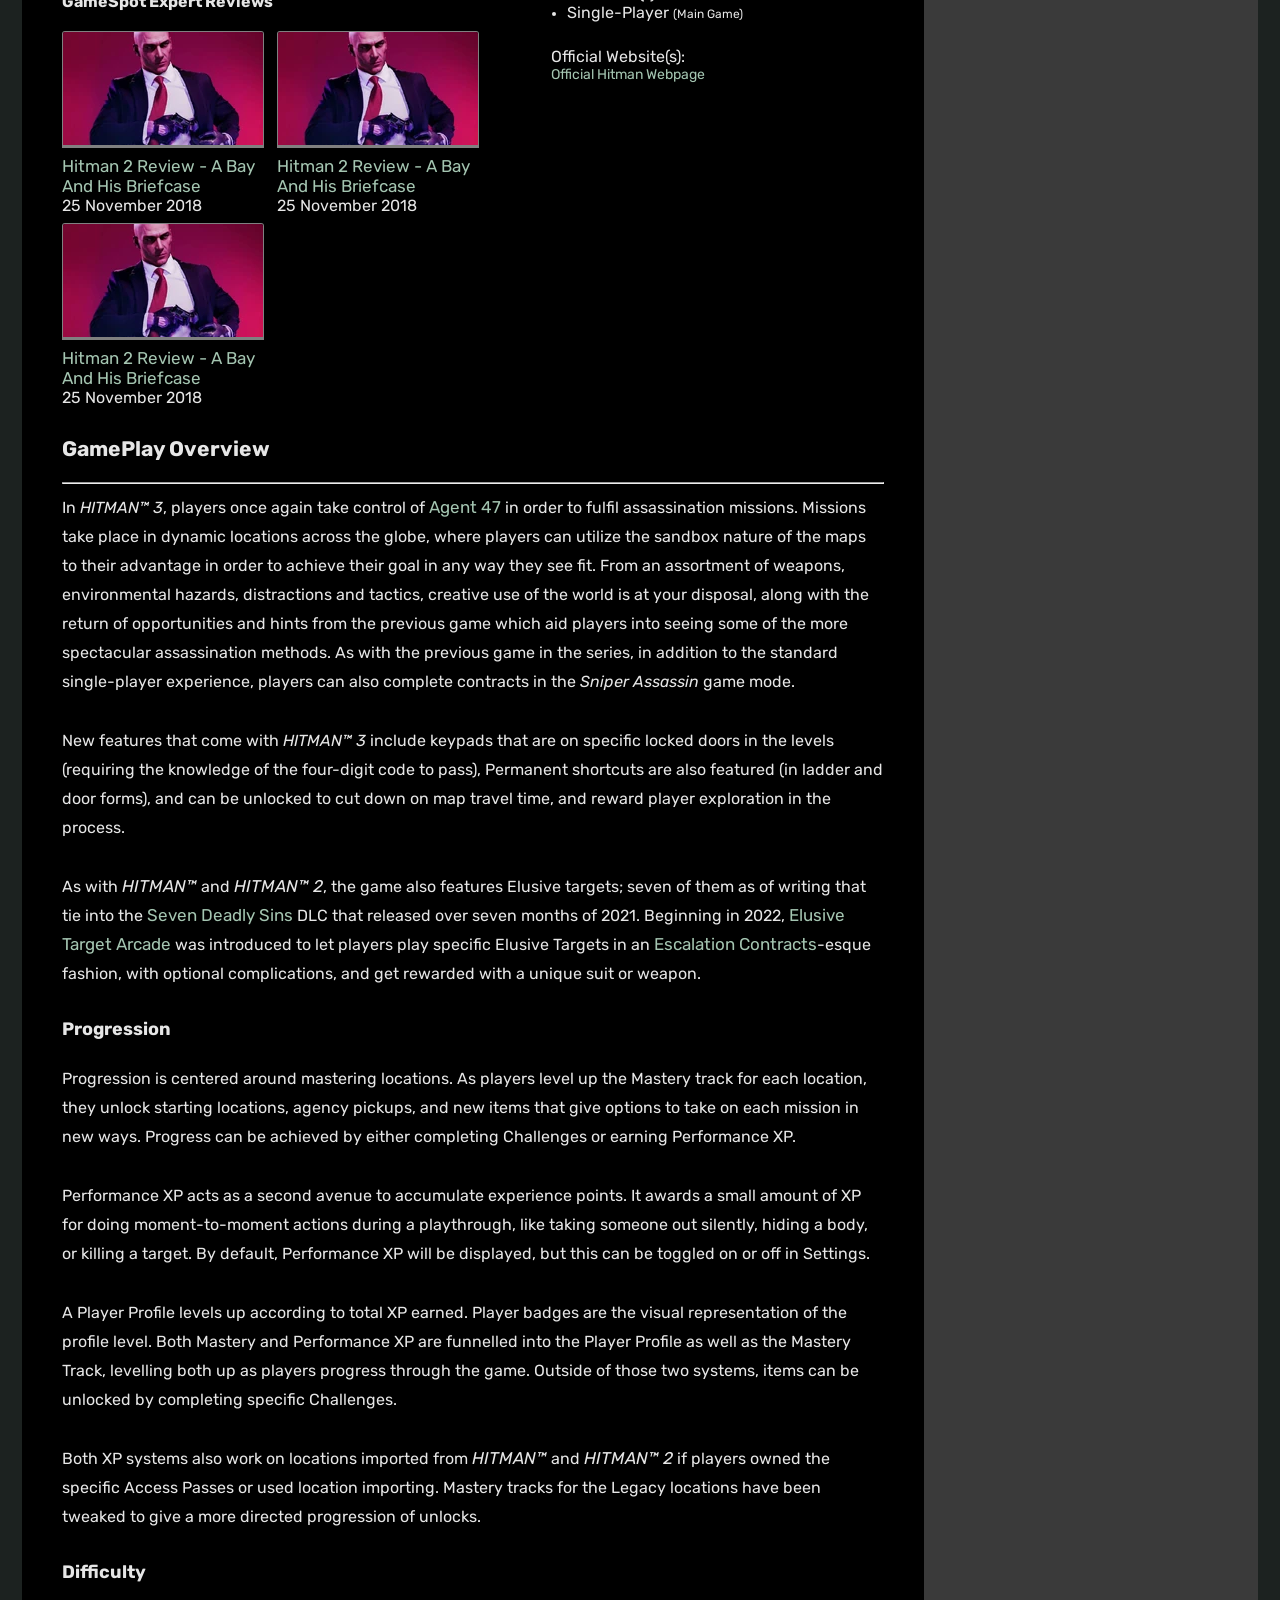
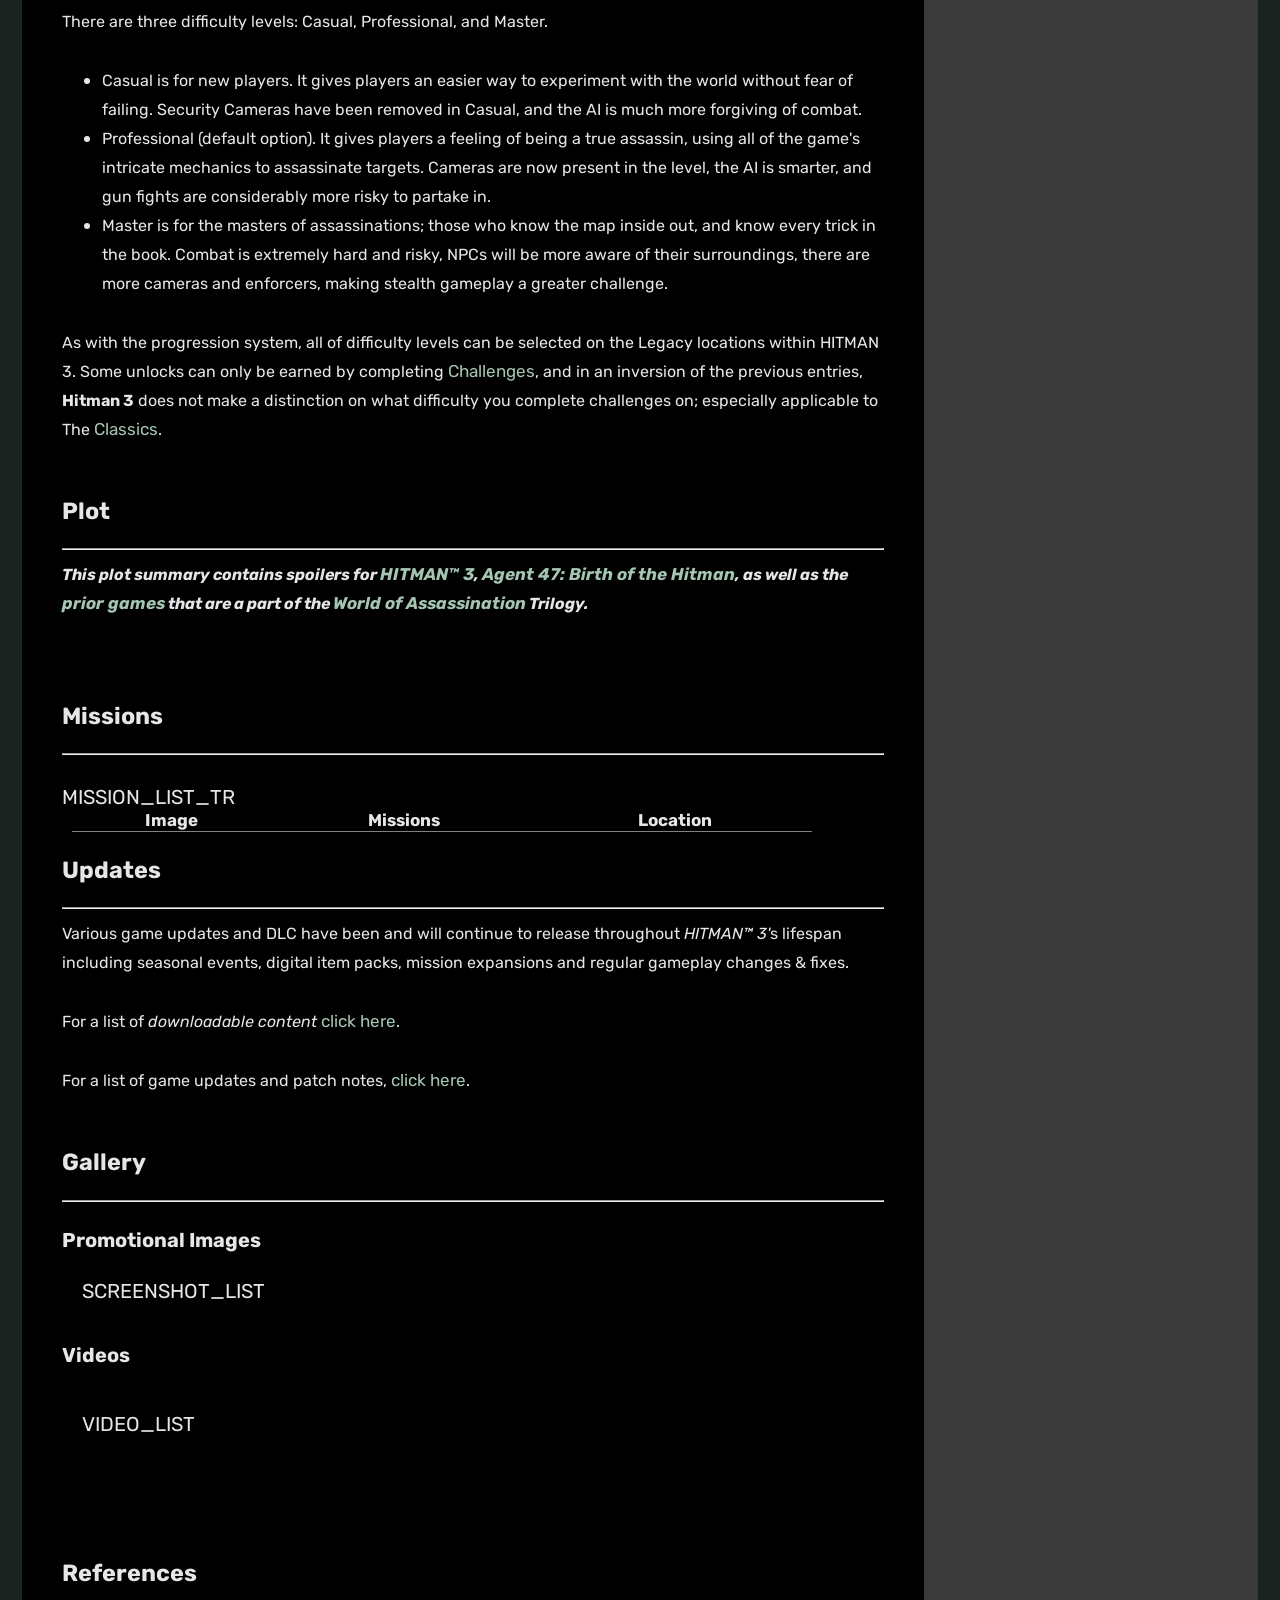
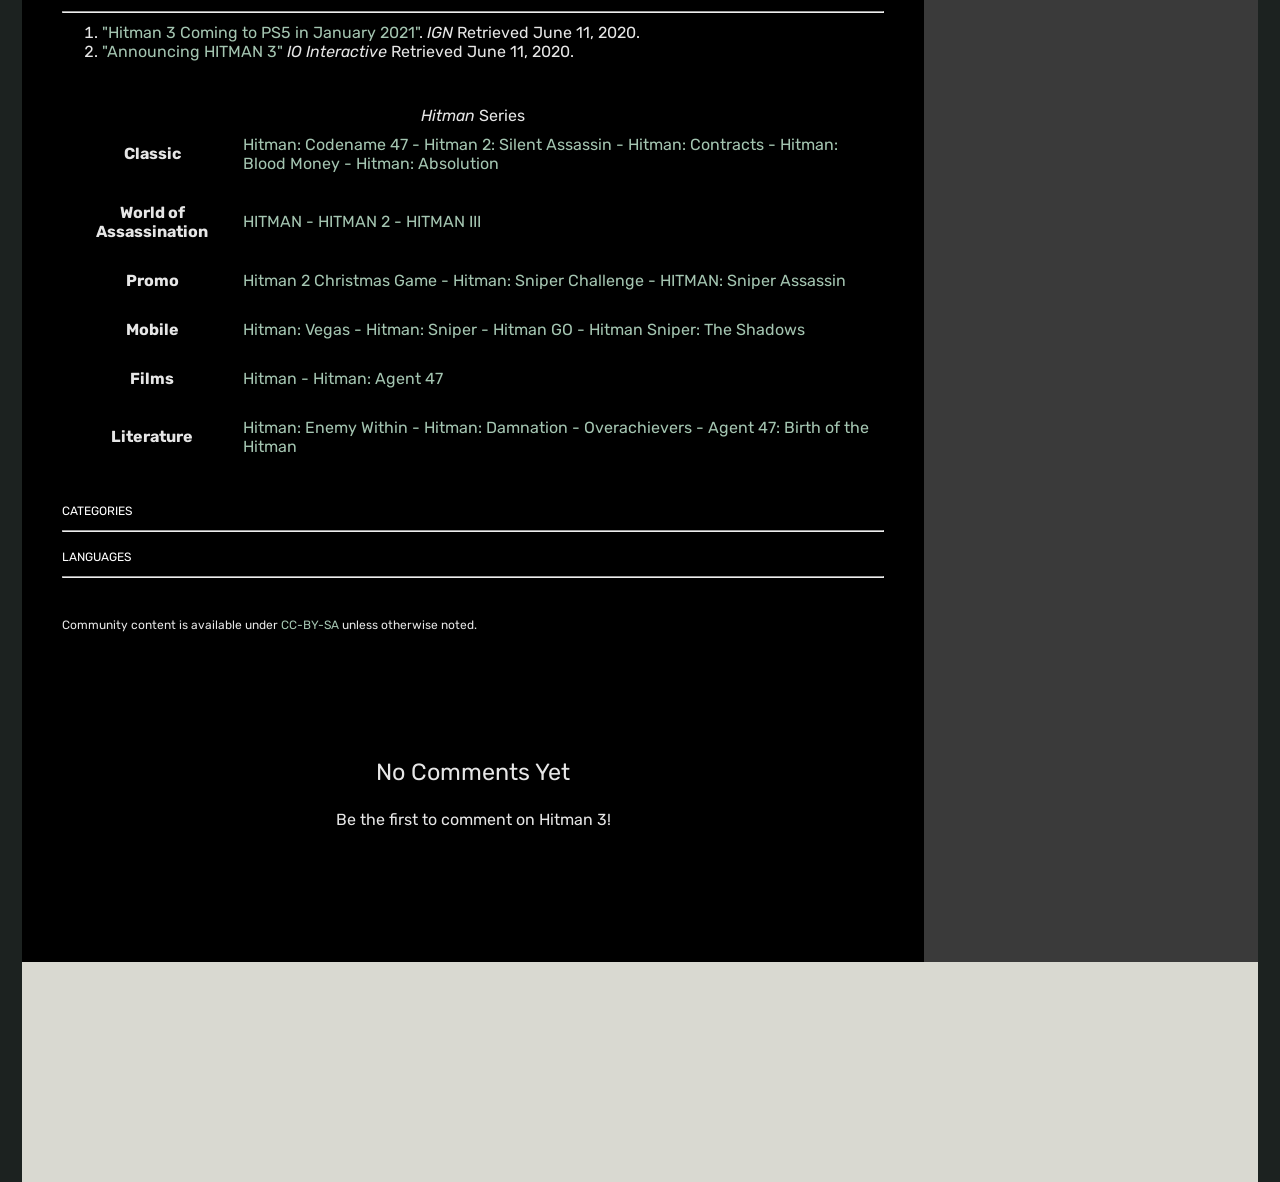
==== commit f44a2d26: "Implemented auth and mission, screenshot, video add/delete" ====
--- a/semestrovka/static/index.html
+++ b/semestrovka/static/index.html
@@ -13,8 +13,8 @@
         <div class="header" >
             <div class="header--top">
                 <div class="header--top--buttons">
-                    <button onclick="location.href = '/login.html'" class="sign_in">SIGN IN</button>
-                    <button onclick="location.href = '/registration.html'" class="register">REGISTER</button>
+                    <button onclick="location.href = '/admin/login'" class="sign_in">SIGN IN</button>
+                    <button onclick="location.href = '/admin/registration'" class="register">REGISTER</button>
                 </div>
             </div>
             <div class="header--bottom d-flex flex-row">
@@ -61,7 +61,10 @@
                                 </p>
                             </div>
                             <div class="main--first-line--right">
-                                <div class="main--first-line--right--lang">
+                                <div class="main--first-line--right--lang d-flex flex-row admin-panel--buttons">
+                                    <button
+                                            onclick="location.href = '/admin'"
+                                    >Admin Panel</button>
                                     <p>English</p>
                                 </div>
                             </div>
@@ -310,55 +313,7 @@
                             </tr>
                             </thead>
                             <tbody>
-                            <tr>
-                                <td><img src="./assets/dubai.webp"></td>
-                                <td><a href="Mission/MissionPage/1" class="a-green">On Top of the World</a></td>
-                                <td>Asia</td>
-                                <td><a href="#" class="a-green">United Arab Emirates</a></td>
-                                <td><a href="#" class="a-green">Dubai</a></td>
-                            </tr>
-                            <tr>
-                                <td><img src="./assets/dubai.webp"></td>
-                                <td><a href="#" class="a-green">On Top of the World</a></td>
-                                <td>Asia</td>
-                                <td><a href="#" class="a-green">United Arab Emirates</a></td>
-                                <td><a href="#" class="a-green">Dubai</a></td>
-                            </tr>
-                            <tr>
-                                <td><img src="./assets/dubai.webp"></td>
-                                <td><a href="#" class="a-green">On Top of the World</a></td>
-                                <td>Asia</td>
-                                <td><a href="#" class="a-green">United Arab Emirates</a></td>
-                                <td><a href="#" class="a-green">Dubai</a></td>
-                            </tr>
-                            <tr>
-                                <td><img src="./assets/dubai.webp"></td>
-                                <td><a href="#" class="a-green">On Top of the World</a></td>
-                                <td>Asia</td>
-                                <td><a href="#" class="a-green">United Arab Emirates</a></td>
-                                <td><a href="#" class="a-green">Dubai</a></td>
-                            </tr>
-                            <tr>
-                                <td><img src="./assets/dubai.webp"></td>
-                                <td><a href="#" class="a-green">On Top of the World</a></td>
-                                <td>Asia</td>
-                                <td><a href="#" class="a-green">United Arab Emirates</a></td>
-                                <td><a href="#" class="a-green">Dubai</a></td>
-                            </tr>
-                            <tr>
-                                <td><img src="./assets/dubai.webp"></td>
-                                <td><a href="#" class="a-green">On Top of the World</a></td>
-                                <td>Asia</td>
-                                <td><a href="#" class="a-green">United Arab Emirates</a></td>
-                                <td><a href="#" class="a-green">Dubai</a></td>
-                            </tr>
-                            <tr>
-                                <td><img src="./assets/dubai.webp"></td>
-                                <td><a href="#" class="a-green">On Top of the World</a></td>
-                                <td>Asia</td>
-                                <td><a href="#" class="a-green">United Arab Emirates</a></td>
-                                <td><a href="#" class="a-green">Dubai</a></td>
-                            </tr>
+                            MISSION_LIST_TR
                             </tbody>
                         </table>
                     </div>
@@ -378,58 +333,12 @@
                         <h4>Promotional Images</h4>
                         <div class="gallery--promotional"
                              style="width: 90%; display: flex; flex-wrap: wrap; margin-left: 20px; margin-bottom: 40px;">
-                            <div class="screenshot--card">
-                                <img src="./assets/screenshot_1.webp" alt="Picture" />
-                                <p>Dramatic conclusion screenshot.</p>
-                            </div>
-                            <div class="screenshot--card">
-                                <img src="./assets/screenshot_1.webp" alt="Picture" />
-                                <p>Dramatic conclusion screenshot.</p>
-                            </div>
-                            <div class="screenshot--card">
-                                <img src="./assets/screenshot_1.webp" alt="Picture" />
-                                <p>Dramatic conclusion screenshot.</p>
-                            </div>
-                            <div class="screenshot--card">
-                                <img src="./assets/screenshot_1.webp" alt="Picture" />
-                                <p>Dramatic conclusion screenshot.</p>
-                            </div>
-                            <div class="screenshot--card">
-                                <img src="./assets/screenshot_1.webp" alt="Picture" />
-                                <p>Dramatic conclusion screenshot.</p>
-                            </div>
-                            <div class="screenshot--card">
-                                <img src="./assets/screenshot_1.webp" alt="Picture" />
-                                <p>Dramatic conclusion screenshot.</p>
-                            </div>
+                            SCREENSHOT_LIST
                         </div>
                         <h4 style="margin-bottom: 45px;">Videos</h4>
                         <div class="gallery--videos"
                              style="width: 90%; display: flex; flex-wrap: wrap; margin-left: 20px; margin-bottom: 100px;">
-                            <div class="videos--card">
-                                <img src="./assets/video_1.webp" alt="Picture" />
-                                <p>HITMAN 3 - Announcement Trailer</p>
-                            </div>
-                            <div class="videos--card">
-                                <img src="./assets/video_1.webp" alt="Picture" />
-                                <p>HITMAN 3 - Announcement Trailer</p>
-                            </div>
-                            <div class="videos--card">
-                                <img src="./assets/video_1.webp" alt="Picture" />
-                                <p>HITMAN 3 - Announcement Trailer</p>
-                            </div>
-                            <div class="videos--card">
-                                <img src="./assets/video_1.webp" alt="Picture" />
-                                <p>HITMAN 3 - Announcement Trailer</p>
-                            </div>
-                            <div class="videos--card">
-                                <img src="./assets/video_1.webp" alt="Picture" />
-                                <p>HITMAN 3 - Announcement Trailer</p>
-                            </div>
-                            <div class="videos--card">
-                                <img src="./assets/video_1.webp" alt="Picture" />
-                                <p>HITMAN 3 - Announcement Trailer</p>
-                            </div>
+                            VIDEO_LIST
                         </div>
                     </div>
                     <div class="references">
@@ -559,8 +468,8 @@
 </body>
 </html>
 
-<script>
-    $(document).ready(function() {
-        $(".content-right").css("height", $(".content-left").height());
-    });
-</script>+<!--<script>-->
+<!--    $(document).ready(function() {-->
+<!--        $(".content-right").css("height", $(".content-left").height());-->
+<!--    });-->
+<!--</script>-->
--- a/semestrovka/static/styles/main.css
+++ b/semestrovka/static/styles/main.css
@@ -318,6 +318,7 @@
 }
 
 .screenshot--card img {
+    width: 185px;
     border: 1px solid grey;
     margin-bottom: 5px;
 }
@@ -337,6 +338,7 @@
 }
 
 .videos--card img {
+    width: 185px;
     border: 1px solid grey;
     margin-bottom: 5px;
 }
@@ -529,8 +531,17 @@
     appearance: none; 
     padding-left: 5px;
     border: none;
-}
-
+    background-color: grey;
+    border-radius: 5px;
+    outline: none;
+}
+
+input::-webkit-outer-spin-button,
+input::-webkit-inner-spin-button {
+    display: none;
+    -webkit-appearance: none;
+}
+    
 .addPage--main {
     width: 300px;
     border: 2px solid grey;
@@ -539,6 +550,10 @@
     background-color: #333232;
 }
 
+.addPage--main a {
+    color: #e6e6e6;
+}
+
 .addPage--main input, .addPage--main button {
     color: black;
 }
